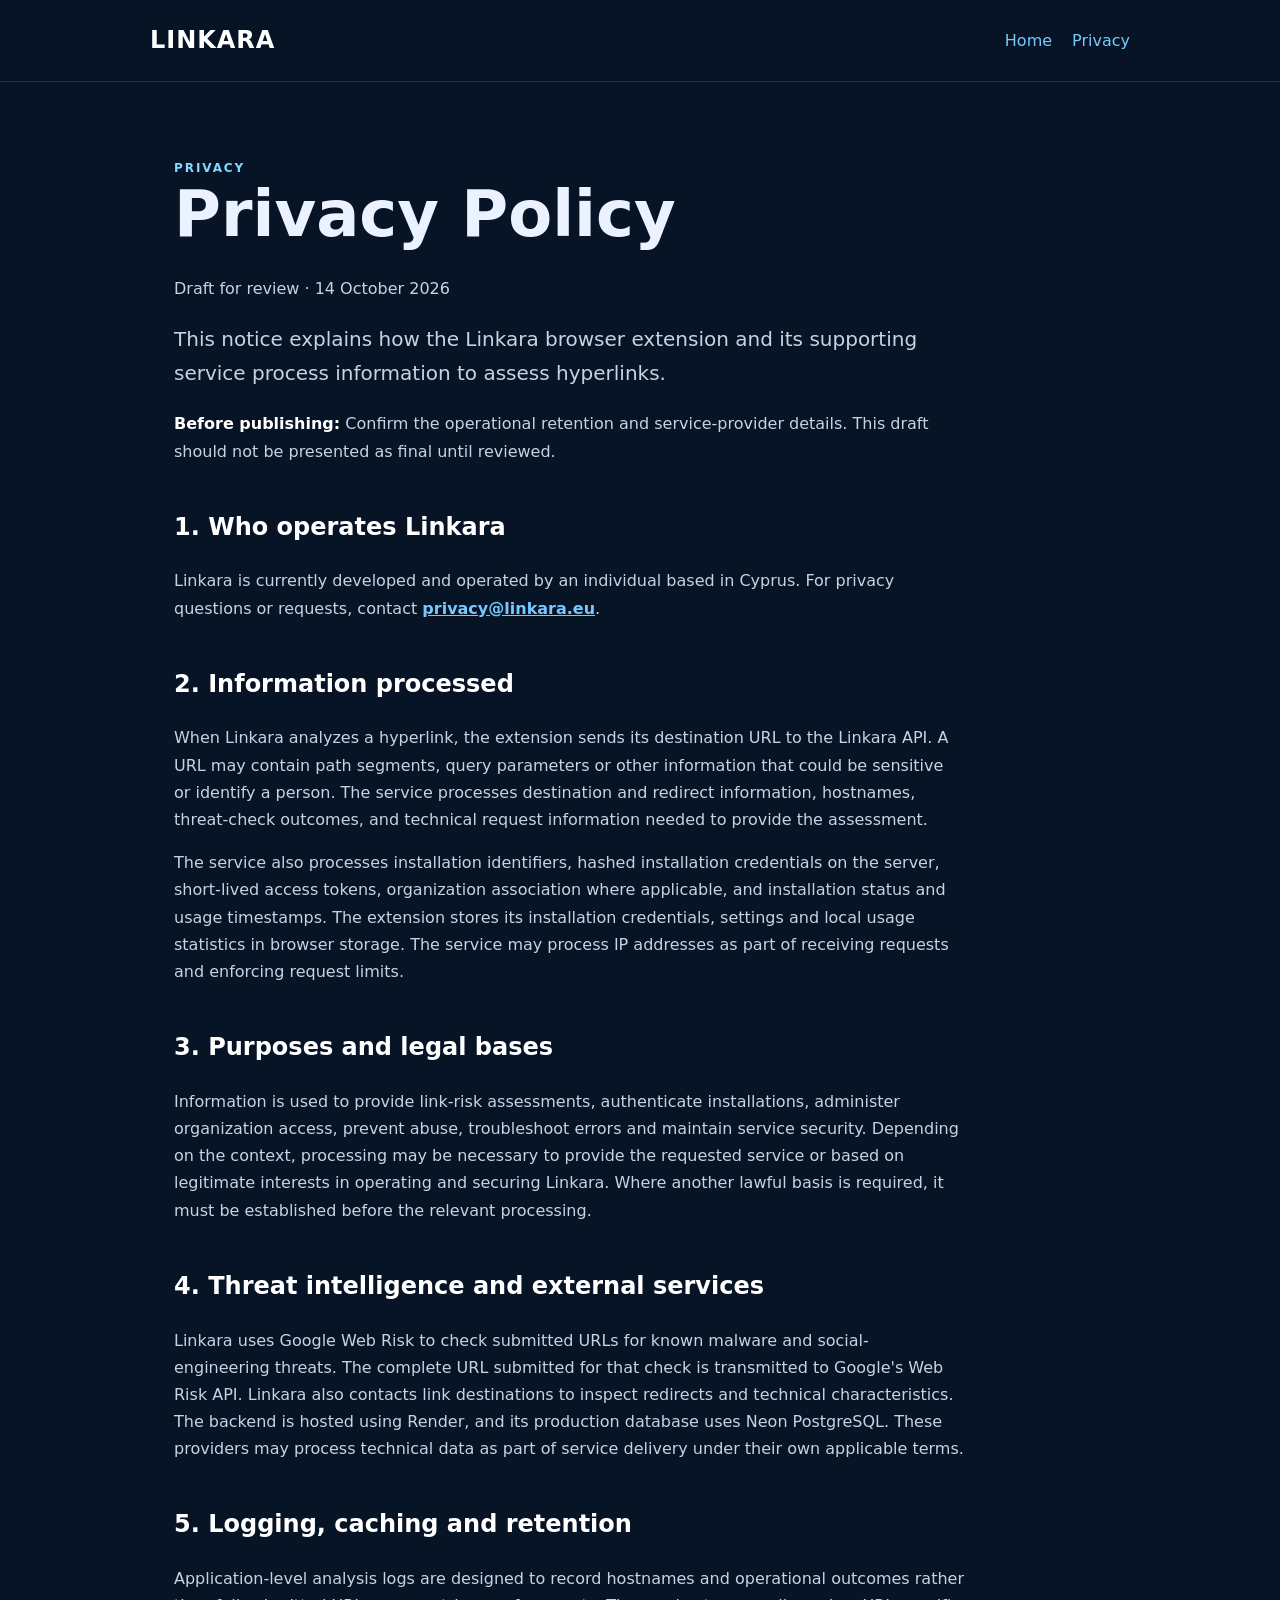
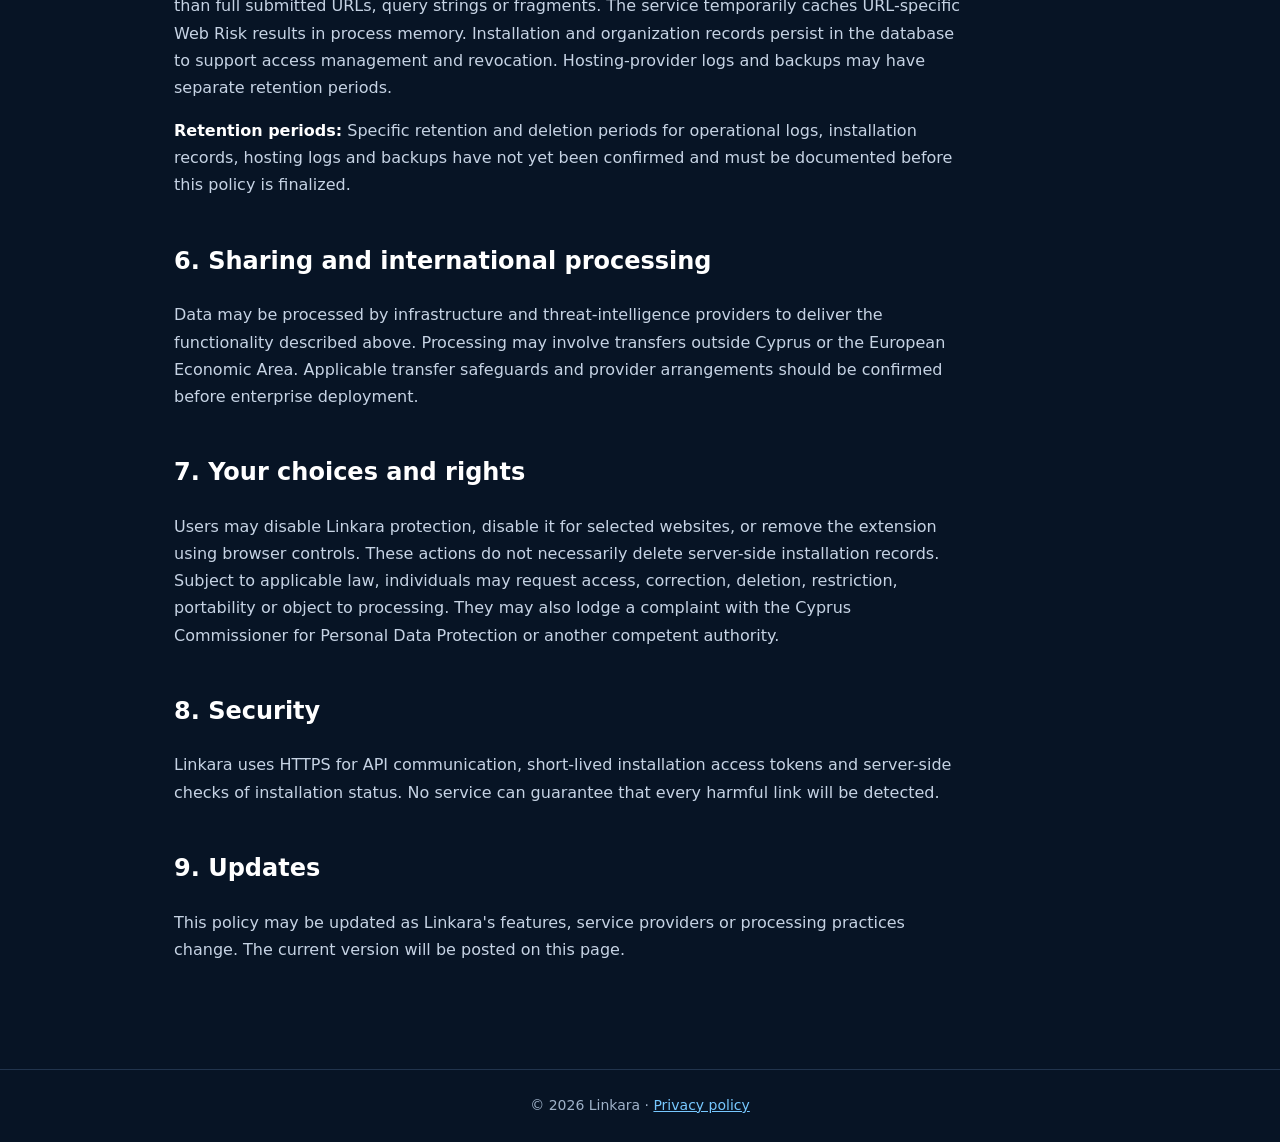
==== privacy/index.html @ a2343549 "Add files via upload" ====
<!doctype html><html lang="en"><head><meta charset="utf-8"><meta name="viewport" content="width=device-width, initial-scale=1"><title>Privacy Policy | Linkara</title><meta name="description" content="How Linkara processes URLs and extension information."><link rel="stylesheet" href="/style.css"></head><body><header><a class="brand" href="/">LINKARA</a><nav><a href="/">Home</a><a href="/privacy/">Privacy</a></nav></header><main><article><div class="tag">Privacy</div><h1>Privacy Policy</h1><p>Draft for review · 14 October 2026</p><p class="lead">This notice explains how the Linkara browser extension and its supporting service process information to assess hyperlinks.</p>
<p><strong>Before publishing:</strong> Confirm the operational retention and service-provider details. This draft should not be presented as final until reviewed.</p>
<h2>1. Who operates Linkara</h2><p>Linkara is currently developed and operated by an individual based in Cyprus. For privacy questions or requests, contact <strong><a href="mailto:privacy@linkara.eu">privacy@linkara.eu</a></strong>.</p>
<h2>2. Information processed</h2><p>When Linkara analyzes a hyperlink, the extension sends its destination URL to the Linkara API. A URL may contain path segments, query parameters or other information that could be sensitive or identify a person. The service processes destination and redirect information, hostnames, threat-check outcomes, and technical request information needed to provide the assessment.</p>
<p>The service also processes installation identifiers, hashed installation credentials on the server, short-lived access tokens, organization association where applicable, and installation status and usage timestamps. The extension stores its installation credentials, settings and local usage statistics in browser storage. The service may process IP addresses as part of receiving requests and enforcing request limits.</p>
<h2>3. Purposes and legal bases</h2><p>Information is used to provide link-risk assessments, authenticate installations, administer organization access, prevent abuse, troubleshoot errors and maintain service security. Depending on the context, processing may be necessary to provide the requested service or based on legitimate interests in operating and securing Linkara. Where another lawful basis is required, it must be established before the relevant processing.</p>
<h2>4. Threat intelligence and external services</h2><p>Linkara uses Google Web Risk to check submitted URLs for known malware and social-engineering threats. The complete URL submitted for that check is transmitted to Google's Web Risk API. Linkara also contacts link destinations to inspect redirects and technical characteristics. The backend is hosted using Render, and its production database uses Neon PostgreSQL. These providers may process technical data as part of service delivery under their own applicable terms.</p>
<h2>5. Logging, caching and retention</h2><p>Application-level analysis logs are designed to record hostnames and operational outcomes rather than full submitted URLs, query strings or fragments. The service temporarily caches URL-specific Web Risk results in process memory. Installation and organization records persist in the database to support access management and revocation. Hosting-provider logs and backups may have separate retention periods.</p>
<p><strong>Retention periods:</strong> Specific retention and deletion periods for operational logs, installation records, hosting logs and backups have not yet been confirmed and must be documented before this policy is finalized.</p>
<h2>6. Sharing and international processing</h2><p>Data may be processed by infrastructure and threat-intelligence providers to deliver the functionality described above. Processing may involve transfers outside Cyprus or the European Economic Area. Applicable transfer safeguards and provider arrangements should be confirmed before enterprise deployment.</p>
<h2>7. Your choices and rights</h2><p>Users may disable Linkara protection, disable it for selected websites, or remove the extension using browser controls. These actions do not necessarily delete server-side installation records. Subject to applicable law, individuals may request access, correction, deletion, restriction, portability or object to processing. They may also lodge a complaint with the Cyprus Commissioner for Personal Data Protection or another competent authority.</p>
<h2>8. Security</h2><p>Linkara uses HTTPS for API communication, short-lived installation access tokens and server-side checks of installation status. No service can guarantee that every harmful link will be detected.</p>
<h2>9. Updates</h2><p>This policy may be updated as Linkara's features, service providers or processing practices change. The current version will be posted on this page.</p></article></main><footer>© 2026 Linkara · <a href="/privacy/">Privacy policy</a></footer></body></html>
---- style.css ----
*{box-sizing:border-box}body{margin:0;background:#071425;color:#eaf2ff;font:16px/1.7 system-ui,-apple-system,Segoe UI,sans-serif}a{color:#77c8ff}header{border-bottom:1px solid #21344d;padding:20px max(24px,calc((100vw - 980px)/2));display:flex;align-items:center;justify-content:space-between;gap:12px}.brand{font-size:24px;font-weight:800;letter-spacing:.04em;color:#fff;text-decoration:none}nav a{margin-left:20px;text-decoration:none}main{max-width:980px;margin:auto;padding:76px 24px 90px}.hero{max-width:760px}h1{font-size:clamp(36px,6vw,64px);line-height:1.14;margin:0 0 24px}h2{font-size:24px;margin-top:42px;color:#fff}p,li{color:#c6d3e4}.lead{font-size:20px}.panel{background:#10243a;border:1px solid #274260;border-radius:16px;padding:26px;margin-top:32px}.tag{color:#82d8ff;text-transform:uppercase;letter-spacing:.16em;font-size:12px;font-weight:700}.cta{display:inline-block;margin-top:22px;padding:12px 20px;border-radius:8px;background:#5dc2fb;color:#081b2e;font-weight:750;text-decoration:none}footer{border-top:1px solid #21344d;padding:24px;text-align:center;color:#9fb2c9;font-size:14px}article{max-width:790px}strong{color:#fff}code{color:#d2e6ff}
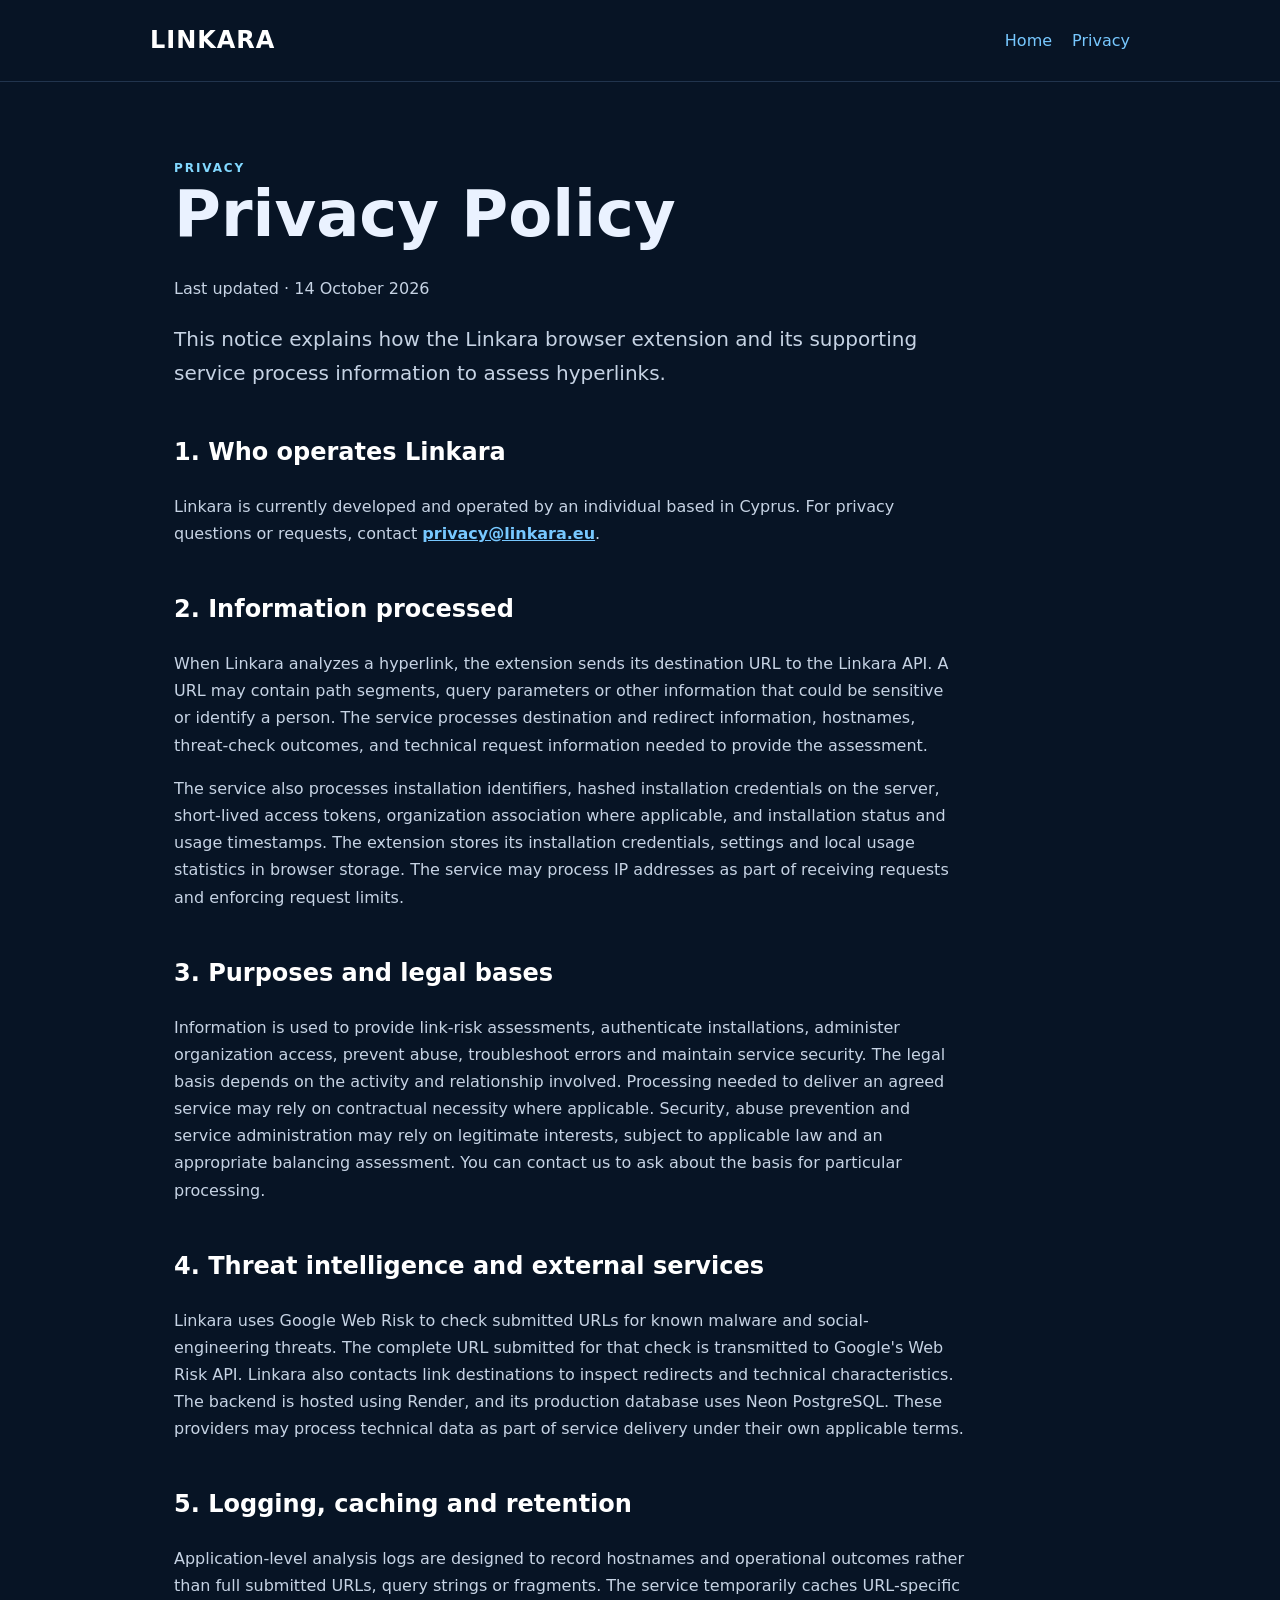
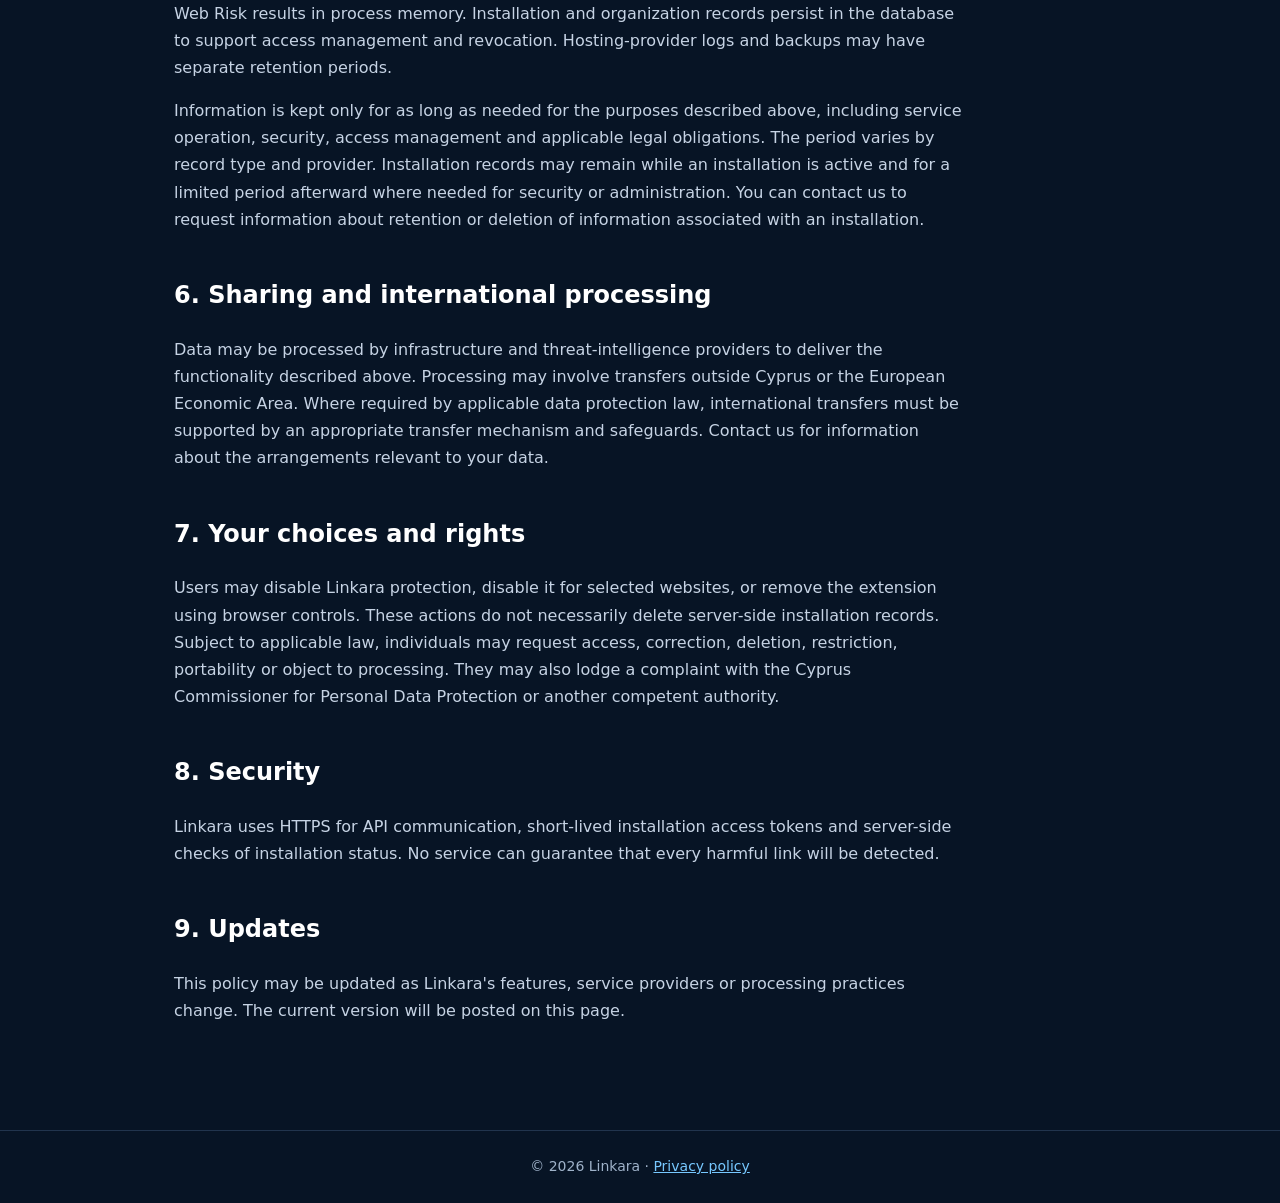
==== commit c41fd23a: "Add files via upload" ====
--- a/privacy/index.html
+++ b/privacy/index.html
@@ -1,13 +1,13 @@
-<!doctype html><html lang="en"><head><meta charset="utf-8"><meta name="viewport" content="width=device-width, initial-scale=1"><title>Privacy Policy | Linkara</title><meta name="description" content="How Linkara processes URLs and extension information."><link rel="stylesheet" href="/style.css"></head><body><header><a class="brand" href="/">LINKARA</a><nav><a href="/">Home</a><a href="/privacy/">Privacy</a></nav></header><main><article><div class="tag">Privacy</div><h1>Privacy Policy</h1><p>Draft for review · 14 October 2026</p><p class="lead">This notice explains how the Linkara browser extension and its supporting service process information to assess hyperlinks.</p>
-<p><strong>Before publishing:</strong> Confirm the operational retention and service-provider details. This draft should not be presented as final until reviewed.</p>
+<!doctype html><html lang="en"><head><meta charset="utf-8"><meta name="viewport" content="width=device-width, initial-scale=1"><title>Privacy Policy | Linkara</title><meta name="description" content="How Linkara processes URLs and extension information."><link rel="stylesheet" href="/style.css"></head><body><header><a class="brand" href="/">LINKARA</a><nav><a href="/">Home</a><a href="/privacy/">Privacy</a></nav></header><main><article><div class="tag">Privacy</div><h1>Privacy Policy</h1><p>Last updated · 14 October 2026</p><p class="lead">This notice explains how the Linkara browser extension and its supporting service process information to assess hyperlinks.</p>
+
 <h2>1. Who operates Linkara</h2><p>Linkara is currently developed and operated by an individual based in Cyprus. For privacy questions or requests, contact <strong><a href="mailto:privacy@linkara.eu">privacy@linkara.eu</a></strong>.</p>
 <h2>2. Information processed</h2><p>When Linkara analyzes a hyperlink, the extension sends its destination URL to the Linkara API. A URL may contain path segments, query parameters or other information that could be sensitive or identify a person. The service processes destination and redirect information, hostnames, threat-check outcomes, and technical request information needed to provide the assessment.</p>
 <p>The service also processes installation identifiers, hashed installation credentials on the server, short-lived access tokens, organization association where applicable, and installation status and usage timestamps. The extension stores its installation credentials, settings and local usage statistics in browser storage. The service may process IP addresses as part of receiving requests and enforcing request limits.</p>
-<h2>3. Purposes and legal bases</h2><p>Information is used to provide link-risk assessments, authenticate installations, administer organization access, prevent abuse, troubleshoot errors and maintain service security. Depending on the context, processing may be necessary to provide the requested service or based on legitimate interests in operating and securing Linkara. Where another lawful basis is required, it must be established before the relevant processing.</p>
+<h2>3. Purposes and legal bases</h2><p>Information is used to provide link-risk assessments, authenticate installations, administer organization access, prevent abuse, troubleshoot errors and maintain service security. The legal basis depends on the activity and relationship involved. Processing needed to deliver an agreed service may rely on contractual necessity where applicable. Security, abuse prevention and service administration may rely on legitimate interests, subject to applicable law and an appropriate balancing assessment. You can contact us to ask about the basis for particular processing.</p>
 <h2>4. Threat intelligence and external services</h2><p>Linkara uses Google Web Risk to check submitted URLs for known malware and social-engineering threats. The complete URL submitted for that check is transmitted to Google's Web Risk API. Linkara also contacts link destinations to inspect redirects and technical characteristics. The backend is hosted using Render, and its production database uses Neon PostgreSQL. These providers may process technical data as part of service delivery under their own applicable terms.</p>
 <h2>5. Logging, caching and retention</h2><p>Application-level analysis logs are designed to record hostnames and operational outcomes rather than full submitted URLs, query strings or fragments. The service temporarily caches URL-specific Web Risk results in process memory. Installation and organization records persist in the database to support access management and revocation. Hosting-provider logs and backups may have separate retention periods.</p>
-<p><strong>Retention periods:</strong> Specific retention and deletion periods for operational logs, installation records, hosting logs and backups have not yet been confirmed and must be documented before this policy is finalized.</p>
-<h2>6. Sharing and international processing</h2><p>Data may be processed by infrastructure and threat-intelligence providers to deliver the functionality described above. Processing may involve transfers outside Cyprus or the European Economic Area. Applicable transfer safeguards and provider arrangements should be confirmed before enterprise deployment.</p>
+<p>Information is kept only for as long as needed for the purposes described above, including service operation, security, access management and applicable legal obligations. The period varies by record type and provider. Installation records may remain while an installation is active and for a limited period afterward where needed for security or administration. You can contact us to request information about retention or deletion of information associated with an installation.</p>
+<h2>6. Sharing and international processing</h2><p>Data may be processed by infrastructure and threat-intelligence providers to deliver the functionality described above. Processing may involve transfers outside Cyprus or the European Economic Area. Where required by applicable data protection law, international transfers must be supported by an appropriate transfer mechanism and safeguards. Contact us for information about the arrangements relevant to your data.</p>
 <h2>7. Your choices and rights</h2><p>Users may disable Linkara protection, disable it for selected websites, or remove the extension using browser controls. These actions do not necessarily delete server-side installation records. Subject to applicable law, individuals may request access, correction, deletion, restriction, portability or object to processing. They may also lodge a complaint with the Cyprus Commissioner for Personal Data Protection or another competent authority.</p>
 <h2>8. Security</h2><p>Linkara uses HTTPS for API communication, short-lived installation access tokens and server-side checks of installation status. No service can guarantee that every harmful link will be detected.</p>
 <h2>9. Updates</h2><p>This policy may be updated as Linkara's features, service providers or processing practices change. The current version will be posted on this page.</p></article></main><footer>© 2026 Linkara · <a href="/privacy/">Privacy policy</a></footer></body></html>
